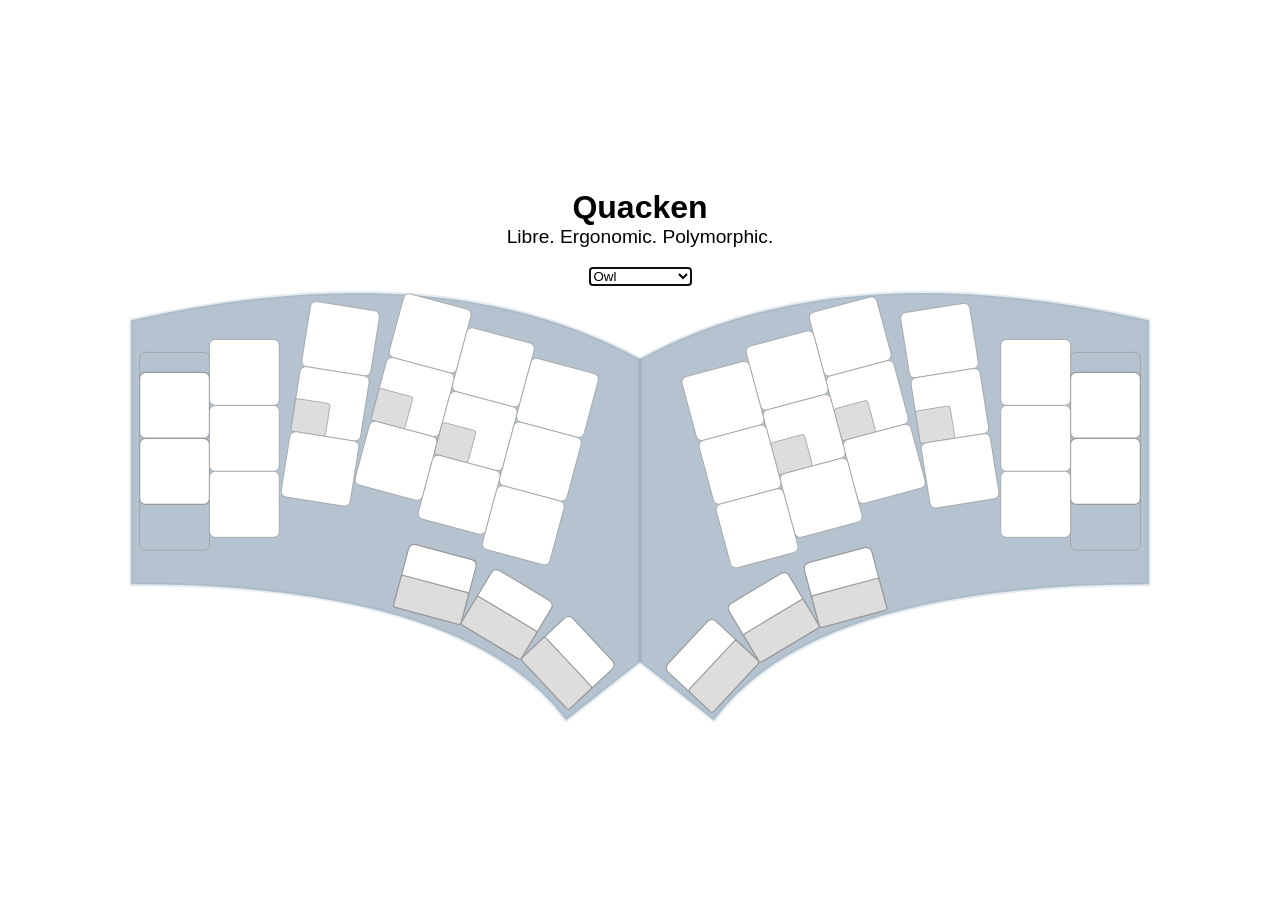
==== index.html @ 80bc5e22 "chore: first commit" ====
<!DOCTYPE html>
<html>
<head>
  <meta charset="utf-8"/>
  <meta name="viewport" content="width=device-width">
  <title>Quacken</title>

  <style>
    html {
      height: 100%;
      display: flex;
      align-items: center;
      justify-content: center;
    }
    body {
      margin: 1em auto;
      max-width: 64em;
      width: 100%;
      text-align: center;
      font-family: sans-serif;
    }
    h1 {
      margin-bottom: 0;
    }
    h1 + p {
      margin-top: 0;
      font-size: 1.2em;
    }
    svg {
      width: 100%;
    }

    /* keyboard geometry (XXX magic numbers) */
    #left    { transform: translate(-12px, 45px); }
    #right   { transform: translate(908px, 45px); }
    #outline { transform: translate(478px, 191px) scale(3.338, -3.338); }

    #left  .matrix { transform-origin:  0px   56px; }
    #left  .thumb  { transform-origin: -14px -62px; }
    #right .matrix { transform-origin:  70px  56px; }
    #right .thumb  { transform-origin:  74px -62px; }

    /* color theme */
    :root {
      color-scheme: light dark;
    }
    rect {
      fill: #fff;
      stroke: #999;
    }
    text {
      fill: #444;
      font: normal 11px sans-serif;
      text-align: center;
      text-anchor: middle;
    }
    .dualKey {
      fill: #ddd;
    }
    #board use,
    #board path {
      fill:   #7889a2;
      stroke: #7889a280;
      fill:   #78a289;
      stroke: #78a28980;
      fill:   rgba(130, 156, 175, 0.60);
      stroke: rgba(130, 156, 175, 0.20);
      stroke-width: 1.0px;
      stroke-linecap: round;
      stroke-linejoin: round;
    }
    @media (prefers-color-scheme: dark) {
      /* TODO */
    }

    .col1 rect,
    .col2 rect,
    .col3 rect,
    .col4 rect,
    .col5 rect,
    .col6 rect {
      stroke-width: 0.6px !important;
    }
  </style>

</head>
<body>
  <h1>Quacken</h1>
  <p>Libre. Ergonomic. Polymorphic.</p>
  <select onchange="setConfig(this.value.toLowerCase())">
    <option>Raven</option>        <!-- Corbeau  -->
    <option>Owl</option>          <!-- Chouette -->
    <option>Sparrowhawk</option>  <!-- Épervier -->
    <option>Hoopoe</option>       <!-- Huppe    -->
    <!-- 34 keys -->
    <option>Bluethroat</option>   <!-- Gorgebleue -->
    <option>Swift</option>        <!-- Martinet   -->
    <option>Swallow</option>      <!-- Hirondelle -->
    <!-- 32 keys -->
    <option>Kingfisher</option>   <!-- Martin-pêcheur -->
    <option>Finch</option>        <!-- Pinson         -->
  </select>

  <svg xmlns="http://www.w3.org/2000/svg" viewBox="38 -12 880 380">
    <g id="outline">
      <g id="board">
        <path id="flex-half" d="m0 42 q-51 28-131 10 v-68 q86 0 112 -35 l19 15z"/>
        <use href="#flex-half" transform="scale(-1 1)"/>
      </g>
    </g>
    <g id="left">
      <g class="outer matrix">
        <g class="col6">
          <g class="key top"/>
          <g class="key home"/>
          <g class="key bottom"/>
        </g>
        <g class="col6m">
          <g class="key top"/>
          <g class="key home"/>
        </g>

        <g class="pinky matrix">
          <g class="col5">
            <g class="key top"/>
            <g class="key home"/>
            <g class="key bottom"/>
          </g>
          <g class="col5m">
            <g class="key top"/>
            <g class="key home"/>
          </g>

          <g class="ring matrix">
            <g class="col4">
              <g class="key top"/>
              <g class="key home dual"/>
              <g class="key bottom"/>
            </g>

            <g class="middle matrix">
              <g class="col3">
                <g class="key top"/>
                <g class="key home dual"/>
                <g class="key bottom"/>
              </g>

              <g class="index matrix">
                <g class="col2">
                  <g class="key top"/>
                  <g class="key home dual"/>
                  <g class="key bottom"/>
                </g>

                <g class="thumbCluster">
                  <g class="tucked thumb">
                    <g class="key"/>
                    <g class="comfy thumb">
                      <g class="key"/>
                      <g class="reachy thumb">
                        <g class="key"/>
                      </g>
                    </g>
                  </g>
                </g>

                <g class="inner matrix">
                  <g class="col1">
                    <g class="key top"/>
                    <g class="key home"/>
                    <g class="key bottom"/>
                  </g>
                  <g class="col1m">
                    <g class="key top"/>
                    <g class="key home"/>
                  </g>
                </g>
              </g>
            </g>
          </g>
        </g>
      </g>
    </g>

    <g id="right">
      <g class="outer matrix">
        <g class="col6">
          <g class="key top"/>
          <g class="key home"/>
          <g class="key bottom"/>
        </g>
        <g class="col6m">
          <g class="key top"/>
          <g class="key home"/>
        </g>

        <g class="pinky matrix">
          <g class="col5">
            <g class="key top"/>
            <g class="key home"/>
            <g class="key bottom"/>
          </g>
          <g class="col5m">
            <g class="key top"/>
            <g class="key home"/>
          </g>

          <g class="ring matrix">
            <g class="col4">
              <g class="key top"/>
              <g class="key home dual"/>
              <g class="key bottom"/>
            </g>

            <g class="middle matrix">
              <g class="col3">
                <g class="key top"/>
                <g class="key home dual"/>
                <g class="key bottom"/>
              </g>

              <g class="index matrix">
                <g class="col2">
                  <g class="key top"/>
                  <g class="key home dual"/>
                  <g class="key bottom"/>
                </g>

                <g class="thumbCluster">
                  <g class="tucked thumb">
                    <g class="key"/>
                    <g class="comfy thumb">
                      <g class="key"/>
                      <g class="reachy thumb">
                        <g class="key"/>
                      </g>
                    </g>
                  </g>
                </g>

                <g class="inner matrix">
                  <g class="col1">
                    <g class="key top"/>
                    <g class="key home"/>
                    <g class="key bottom"/>
                  </g>
                  <g class="col1m">
                    <g class="key top"/>
                    <g class="key home"/>
                  </g>
                </g>
              </g>
            </g>
          </g>
        </g>
      </g>
    </g>
  </svg>

  <script>// keyboard geometry -- could be hard-coded in the stylesheet
    const columns = [ "outer", "pinky", "ring", "middle", "index", "inner" ];
    const thumbs = [ "tucked", "comfy", "reachy" ];
    const rows = [ "top", "home", "bottom" ];

    // Ergogen values, relative to one another, from outer/pinky to inner/index
    const col_stagger = [ 0, 0.195, 0.600, 0.350, -0.250, -0.195 ];
    const alt_stagger = [ 0.305, 0.695, 0.0, 0.0, 0.0, 0.305 ]; // median keys
    const col_splay = [ 0, 0, 9, 6, 0, 0 ];
    const thumb_stagger = [ -3.4, 0, 0 ];
    const thumb_spread = [ -1, 0, 0 ];
    const thumb_splay = [ 0, 16, 16 ];

    // choc spacing = 18*17mm, scaled to stay close to x-keyboard's 60*60px
    const kw = 60.0;
    const kh = 56.67;

    // apply geometry
    let sheet = window.document.styleSheets[0];
    const cssTransform = (selector, transform) => {
      sheet.insertRule(`${selector} { transform: ${transform} }`);
    }
    const svgTransform = (selector, transform) => {
      document.querySelectorAll(selector).forEach(element => {
        element.setAttribute("transform", transform);
      });
    }

    const matrix = (dx, dy, angle) => {
      const rad = angle * Math.PI / 180.0;
      const cos = Math.cos(rad);
      const sin = Math.sin(rad);
      const tx = kw * (dx + sin * 2);
      const ty = kh * dy;
      return [
        `matrix(${cos}, ${sin}, ${-sin}, ${cos}, ${tx}, ${-ty})`,
        `matrix(${cos}, ${-sin}, ${sin}, ${cos}, ${-tx}, ${-ty})`
      ];
    }

    columns.forEach((name, i) => {
      const [left, right] = matrix(1, col_stagger[i], col_splay[i]);
      svgTransform(`#left  .${name}`, left);
      svgTransform(`#right .${name}`, right);
      svgTransform(`.col${6 - i}m`, `translate(0 ${alt_stagger[i] * kh})`);
    });
    rows.forEach((name, i) => { // XXX ends up with a lot of unused rules
      cssTransform(`.${name}`, `translateY(${i * kh}px)`);
    });

    const leftThumb  = document.querySelector("#left  .thumbCluster");
    const rightThumb = document.querySelector("#right .thumbCluster");
    leftThumb.setAttribute("x", -kw);
    leftThumb.setAttribute("y", 3 * kh);
    rightThumb.setAttribute("x", kw);
    rightThumb.setAttribute("y", 3 * kh);
    thumbs.forEach((name, i) => {
      const [left, right] = matrix(1 + thumb_spread[i], thumb_stagger[i], thumb_splay[i]);
      svgTransform(`#left  .thumbCluster .${name}`, left);
      svgTransform(`#right .thumbCluster .${name}`, right);
    });
  </script>

  <script>// keyboard configuration
    const birds = {
      // hummingbird-like, 32-34 keyx
      bluethroat:  [ ".col1", ".col5m", ".col6m", ".col6",                        ], // gorgebleue
      swift:       [ ".col1", ".col5m", ".col5 .bottom", ".col6", ".col6m .home", ], // martinet
      finch:       [ ".col1", ".col5m", ".col5 .bottom", ".col6", ".col6m",       ], // pinson
      swallow:     [ ".col1", ".col5", ".col6m", ".col6 .top", ".col6 .bottom",   ], // hirondelle
      kingfisher:  [ ".col1", ".col5", ".col6m", ".col6",                         ], // martin-pecheur
      // classic", [ "36-42 keyx
      hoopoe:      [ ".col1m", ".col5m", ".col6", ".col6m",      ], // huppe
      sparrowhawk: [ ".col1m", ".col5m", ".col6", ".col6m .top", ], // epervier
      owl:         [ ".col1m", ".col5m", ".col6",                ], // chouette
      raven:       [ ".col1m", ".col5m", ".col6m",               ], // corbeau
    };
    const showBird = (name) => {
      const selector = birds[name].map(sel => `${sel} rect`).join(", ");
      sheet.insertRule(`${selector} { fill: none; stroke-width: 0; }`, 0);
    };
    showBird("owl");
    const setConfig = (name) => {
      sheet.deleteRule(0);
      showBird(name);
    };
  </script>

  <script>// keyboard layout
    document.querySelectorAll(".matrix .key").forEach(key => {
      const dual = key.classList.contains("dual") ? `
        <rect width="${kw/2}" height="${kh/2}" rx="2" ry="2" y="${kh/2}" class="dualKey"/>
      ` : "";
      key.innerHTML = `
        <rect width="${kw}" height="${kh}" rx="5" ry="5"/>${dual}
        <text x="12.8" y="20.6" class="level2"></text>
        <text x="38.0" y="43.4" class="num"></text>
        <text x="38.0" y="43.4" class="nav"></text>
      `;
    });
    document.querySelectorAll(".thumb .key").forEach(key => {
      key.innerHTML = `
        <rect width="${kw}" height="${kh}" rx="5" ry="5"/>
        <rect width="${kw}" height="${kh/2}" rx="2" ry="2" y="${kh/2}" class="dualKey"/>
      `;
    });
    document.querySelector("select").selectedIndex = 1;
    document.querySelector("select").focus();
  </script>
</body>
</html>
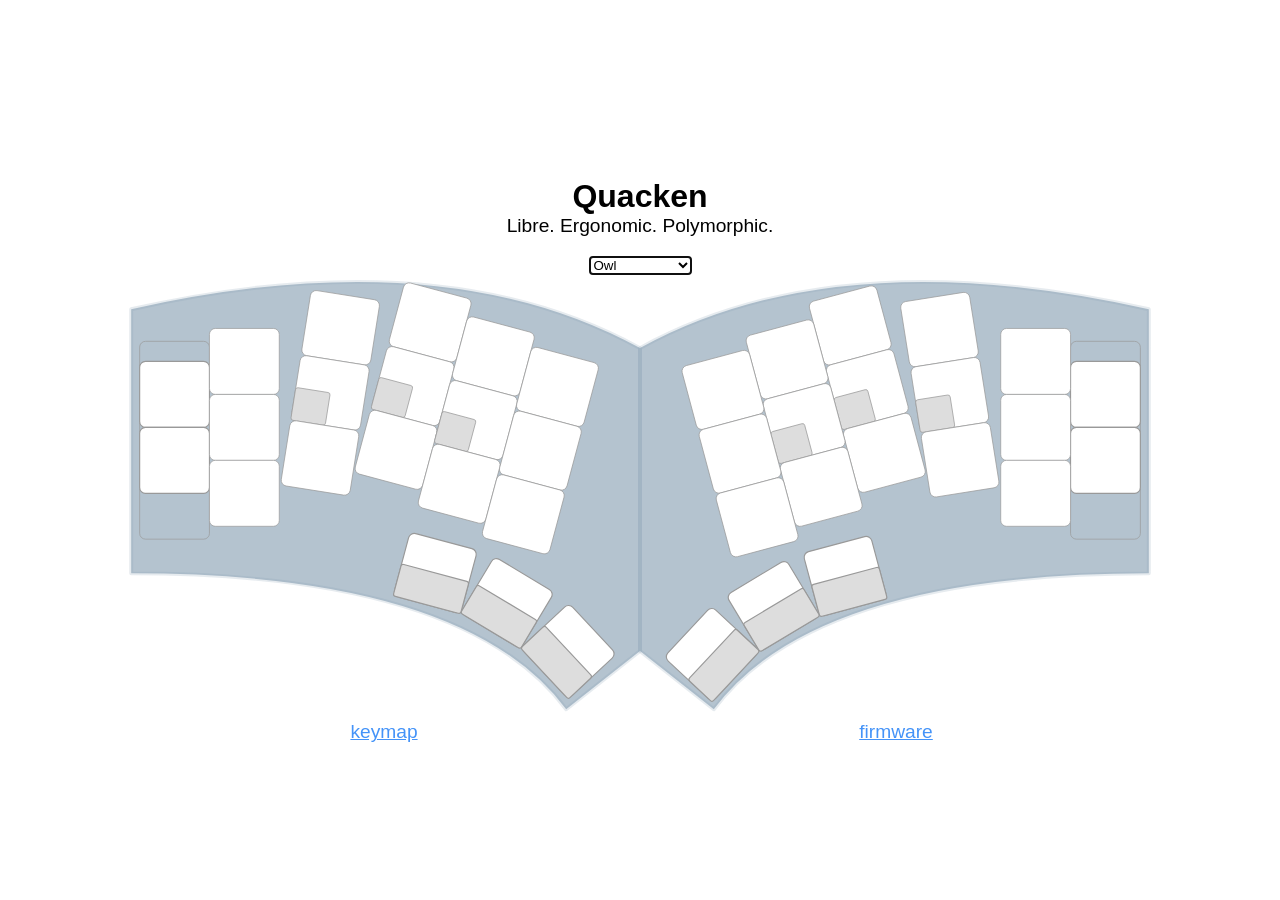
==== commit 3ad8d487: "docs: links" ====
--- a/index.html
+++ b/index.html
@@ -28,6 +28,14 @@
     }
     svg {
       width: 100%;
+    }
+    nav {
+      display: flex;
+    }
+    nav a {
+      flex: 1;
+      font-size: larger;
+      color: #4493f8;
     }
 
     /* keyboard geometry (XXX magic numbers) */
@@ -256,6 +264,11 @@
       </g>
     </g>
   </svg>
+
+  <nav>
+    <a href="../selenium">keymap</a>
+    <a href="https://github.com/Nuclear-Squid/zmk-keyboard-quacken/">firmware</a>
+  </nav>
 
   <script>// keyboard geometry -- could be hard-coded in the stylesheet
     const columns = [ "outer", "pinky", "ring", "middle", "index", "inner" ];
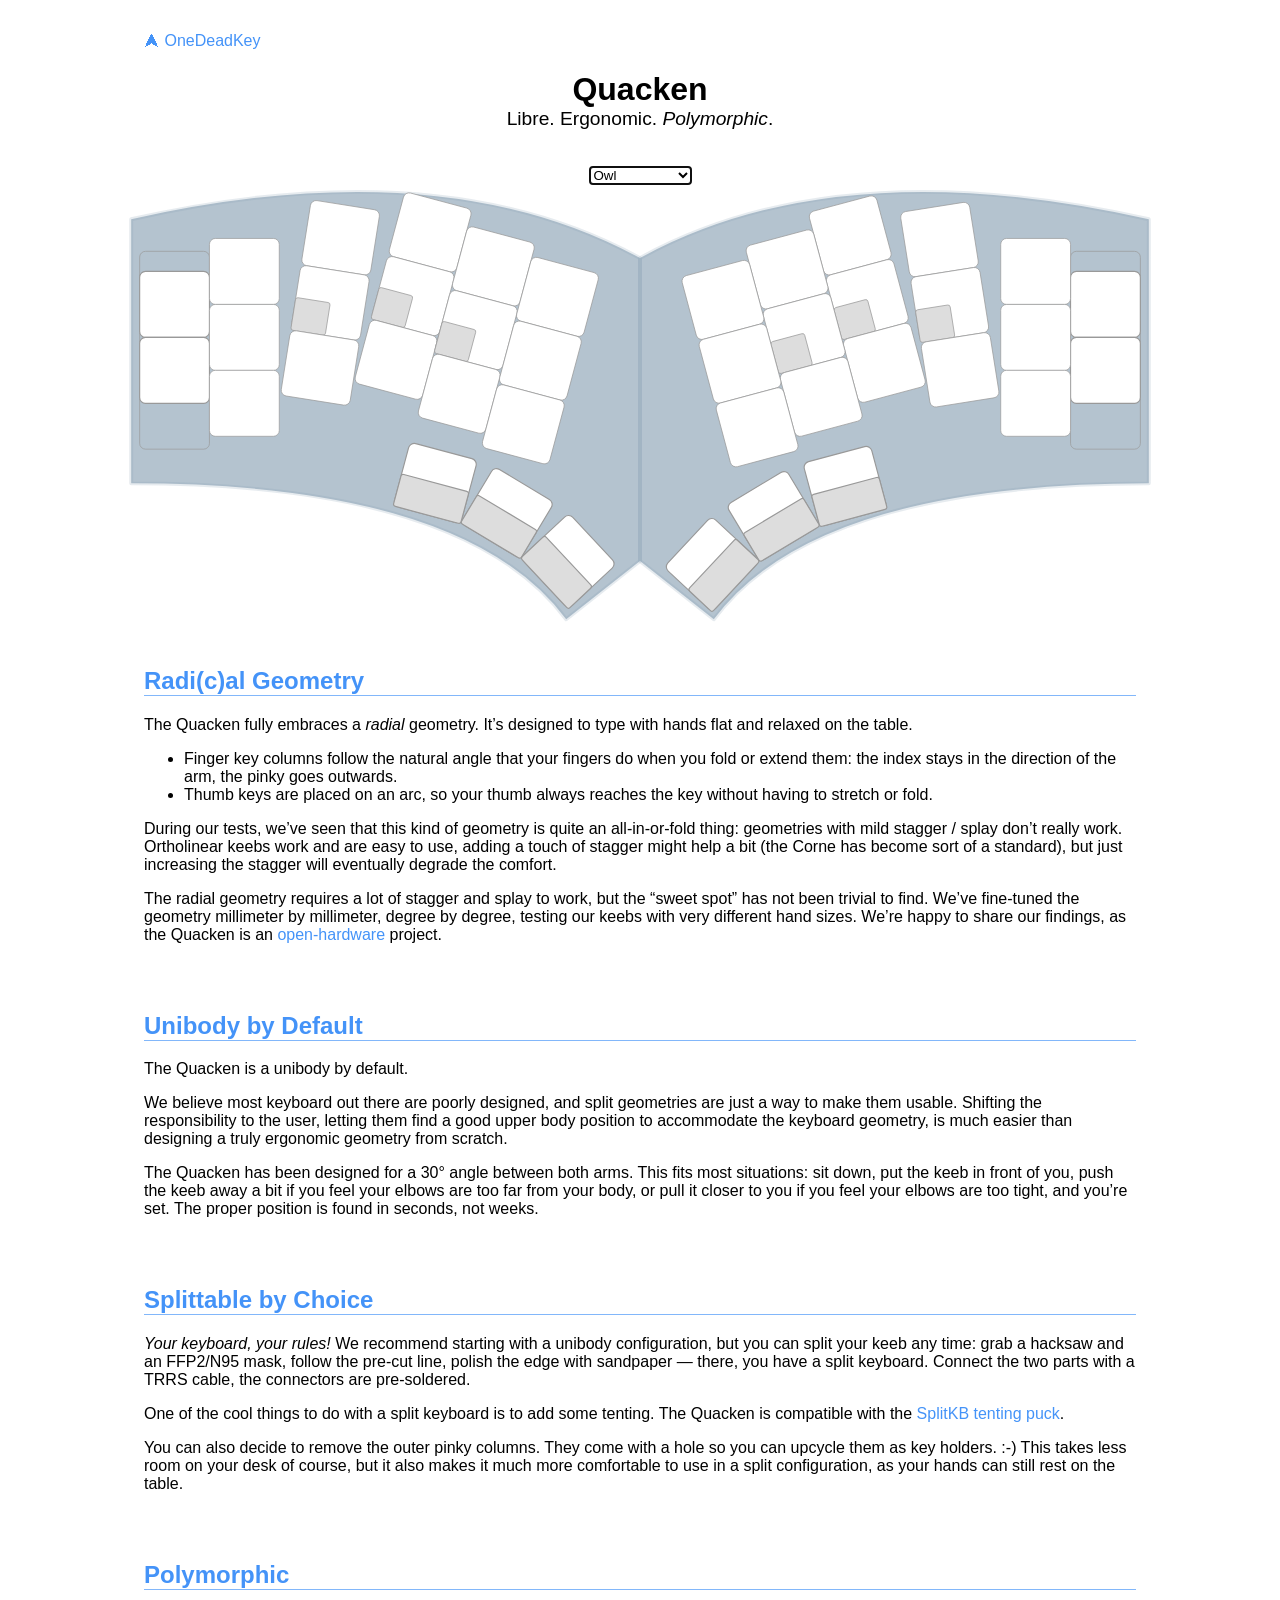
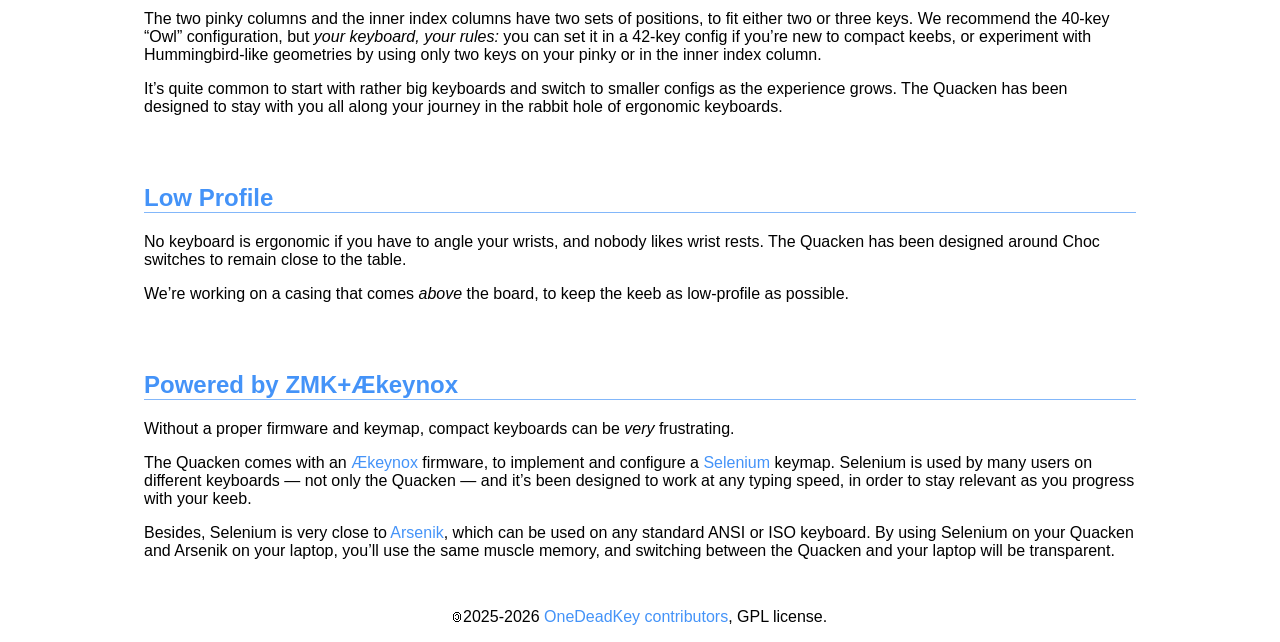
==== commit 6c48c738: "feat: web content" ====
--- a/index.html
+++ b/index.html
@@ -1,186 +1,119 @@
 <!DOCTYPE html>
 <html>
-<head>
-  <meta charset="utf-8"/>
-  <meta name="viewport" content="width=device-width">
-  <title>Quacken</title>
-
-  <style>
-    html {
-      height: 100%;
-      display: flex;
-      align-items: center;
-      justify-content: center;
-    }
-    body {
-      margin: 1em auto;
-      max-width: 64em;
-      width: 100%;
-      text-align: center;
-      font-family: sans-serif;
-    }
-    h1 {
-      margin-bottom: 0;
-    }
-    h1 + p {
-      margin-top: 0;
-      font-size: 1.2em;
-    }
-    svg {
-      width: 100%;
-    }
-    nav {
-      display: flex;
-    }
-    nav a {
-      flex: 1;
-      font-size: larger;
-      color: #4493f8;
-    }
-
-    /* keyboard geometry (XXX magic numbers) */
-    #left    { transform: translate(-12px, 45px); }
-    #right   { transform: translate(908px, 45px); }
-    #outline { transform: translate(478px, 191px) scale(3.338, -3.338); }
-
-    #left  .matrix { transform-origin:  0px   56px; }
-    #left  .thumb  { transform-origin: -14px -62px; }
-    #right .matrix { transform-origin:  70px  56px; }
-    #right .thumb  { transform-origin:  74px -62px; }
-
-    /* color theme */
-    :root {
-      color-scheme: light dark;
-    }
-    rect {
-      fill: #fff;
-      stroke: #999;
-    }
-    text {
-      fill: #444;
-      font: normal 11px sans-serif;
-      text-align: center;
-      text-anchor: middle;
-    }
-    .dualKey {
-      fill: #ddd;
-    }
-    #board use,
-    #board path {
-      fill:   #7889a2;
-      stroke: #7889a280;
-      fill:   #78a289;
-      stroke: #78a28980;
-      fill:   rgba(130, 156, 175, 0.60);
-      stroke: rgba(130, 156, 175, 0.20);
-      stroke-width: 1.0px;
-      stroke-linecap: round;
-      stroke-linejoin: round;
-    }
-    @media (prefers-color-scheme: dark) {
-      /* TODO */
-    }
-
-    .col1 rect,
-    .col2 rect,
-    .col3 rect,
-    .col4 rect,
-    .col5 rect,
-    .col6 rect {
-      stroke-width: 0.6px !important;
-    }
-  </style>
-
-</head>
-<body>
-  <h1>Quacken</h1>
-  <p>Libre. Ergonomic. Polymorphic.</p>
-  <select onchange="setConfig(this.value.toLowerCase())">
-    <option>Raven</option>        <!-- Corbeau  -->
-    <option>Owl</option>          <!-- Chouette -->
-    <option>Sparrowhawk</option>  <!-- Épervier -->
-    <option>Hoopoe</option>       <!-- Huppe    -->
-    <!-- 34 keys -->
-    <option>Bluethroat</option>   <!-- Gorgebleue -->
-    <option>Swift</option>        <!-- Martinet   -->
-    <option>Swallow</option>      <!-- Hirondelle -->
-    <!-- 32 keys -->
-    <option>Kingfisher</option>   <!-- Martin-pêcheur -->
-    <option>Finch</option>        <!-- Pinson         -->
-  </select>
-
-  <svg xmlns="http://www.w3.org/2000/svg" viewBox="38 -12 880 380">
-    <g id="outline">
-      <g id="board">
-        <path id="flex-half" d="m0 42 q-51 28-131 10 v-68 q86 0 112 -35 l19 15z"/>
-        <use href="#flex-half" transform="scale(-1 1)"/>
+  <head>
+    <meta charset="utf-8"/>
+    <title>Quacken</title>
+    <meta name="viewport" content="width=device-width">
+    <meta name="description" content="A libre, ergonomic, polymorphic keyboard.">
+    <meta property="og:title"        content="Quacken">
+    <meta property="og:type"         content="website">
+    <meta property="og:url"          content="https://onedeadkey.github.io/quacken">
+    <meta property="og:image"        content="https://onedeadkey.github.io/quacken/quacken_owl.png">
+    <meta property="og:image:type"   content="image/png">
+    <meta property="og:image:width"  content="1200">
+    <meta property="og:image:height" content="630">
+    <meta property="og:description"  content="A libre, ergonomic, polymorphic keyboard.">
+    <link type="image/svg+xml" rel="icon" href="favicon.svg" sizes="any">
+    <link type="text/css" rel="stylesheet" href="style.css">
+    <script type="text/javascript" src="keeb.js" defer></script>
+  </head>
+  <body>
+    <header>
+      <nav><a href="https://onedeadkey.github.io">⮝ OneDeadKey</a></nav>
+      <h1>Quacken</h1>
+      <p>Libre. Ergonomic. <em>Polymorphic</em>.</p>
+    </header>
+
+    <form>
+      <select onchange="setConfig(this.value.toLowerCase())">
+        <option>Raven</option>        <!-- Corbeau  -->
+        <option>Owl</option>          <!-- Chouette -->
+        <option>Sparrowhawk</option>  <!-- Épervier -->
+        <option>Hoopoe</option>       <!-- Huppe    -->
+        <!-- 34 keys -->
+        <option>Bluethroat</option>   <!-- Gorgebleue -->
+        <option>Swift</option>        <!-- Martinet   -->
+        <option>Swallow</option>      <!-- Hirondelle -->
+        <!-- 32 keys -->
+        <option>Kingfisher</option>   <!-- Martin-pêcheur -->
+        <option>Finch</option>        <!-- Pinson         -->
+      </select>
+    </form>
+
+    <svg xmlns="http://www.w3.org/2000/svg" viewBox="38 -12 880 380">
+      <g id="outline">
+        <g id="board">
+          <path id="flex-half" d="m0 42 q-51 28-131 10 v-68 q86 0 112 -35 l19 15z"/>
+          <use href="#flex-half" transform="scale(-1 1)"/>
+        </g>
       </g>
-    </g>
-    <g id="left">
-      <g class="outer matrix">
-        <g class="col6">
-          <g class="key top"/>
-          <g class="key home"/>
-          <g class="key bottom"/>
-        </g>
-        <g class="col6m">
-          <g class="key top"/>
-          <g class="key home"/>
-        </g>
-
-        <g class="pinky matrix">
-          <g class="col5">
+
+      <g id="left">
+        <g class="outer matrix">
+          <g class="col6">
             <g class="key top"/>
             <g class="key home"/>
             <g class="key bottom"/>
           </g>
-          <g class="col5m">
-            <g class="key top"/>
-            <g class="key home"/>
-          </g>
-
-          <g class="ring matrix">
-            <g class="col4">
-              <g class="key top"/>
-              <g class="key home dual"/>
+          <g class="col6m">
+            <g class="key top"/>
+            <g class="key home"/>
+          </g>
+
+          <g class="pinky matrix">
+            <g class="col5">
+              <g class="key top"/>
+              <g class="key home"/>
               <g class="key bottom"/>
             </g>
-
-            <g class="middle matrix">
-              <g class="col3">
+            <g class="col5m">
+              <g class="key top"/>
+              <g class="key home"/>
+            </g>
+
+            <g class="ring matrix">
+              <g class="col4">
                 <g class="key top"/>
                 <g class="key home dual"/>
                 <g class="key bottom"/>
               </g>
 
-              <g class="index matrix">
-                <g class="col2">
+              <g class="middle matrix">
+                <g class="col3">
                   <g class="key top"/>
                   <g class="key home dual"/>
                   <g class="key bottom"/>
                 </g>
 
-                <g class="thumbCluster">
-                  <g class="tucked thumb">
-                    <g class="key"/>
-                    <g class="comfy thumb">
+                <g class="index matrix">
+                  <g class="col2">
+                    <g class="key top"/>
+                    <g class="key home dual"/>
+                    <g class="key bottom"/>
+                  </g>
+
+                  <g class="thumbCluster">
+                    <g class="tucked thumb">
                       <g class="key"/>
-                      <g class="reachy thumb">
+                      <g class="comfy thumb">
                         <g class="key"/>
+                        <g class="reachy thumb">
+                          <g class="key"/>
+                        </g>
                       </g>
                     </g>
                   </g>
-                </g>
-
-                <g class="inner matrix">
-                  <g class="col1">
-                    <g class="key top"/>
-                    <g class="key home"/>
-                    <g class="key bottom"/>
-                  </g>
-                  <g class="col1m">
-                    <g class="key top"/>
-                    <g class="key home"/>
+
+                  <g class="inner matrix">
+                    <g class="col1">
+                      <g class="key top"/>
+                      <g class="key home"/>
+                      <g class="key bottom"/>
+                    </g>
+                    <g class="col1m">
+                      <g class="key top"/>
+                      <g class="key home"/>
+                    </g>
                   </g>
                 </g>
               </g>
@@ -188,73 +121,73 @@
           </g>
         </g>
       </g>
-    </g>
-
-    <g id="right">
-      <g class="outer matrix">
-        <g class="col6">
-          <g class="key top"/>
-          <g class="key home"/>
-          <g class="key bottom"/>
-        </g>
-        <g class="col6m">
-          <g class="key top"/>
-          <g class="key home"/>
-        </g>
-
-        <g class="pinky matrix">
-          <g class="col5">
+
+      <g id="right">
+        <g class="outer matrix">
+          <g class="col6">
             <g class="key top"/>
             <g class="key home"/>
             <g class="key bottom"/>
           </g>
-          <g class="col5m">
-            <g class="key top"/>
-            <g class="key home"/>
-          </g>
-
-          <g class="ring matrix">
-            <g class="col4">
-              <g class="key top"/>
-              <g class="key home dual"/>
+          <g class="col6m">
+            <g class="key top"/>
+            <g class="key home"/>
+          </g>
+
+          <g class="pinky matrix">
+            <g class="col5">
+              <g class="key top"/>
+              <g class="key home"/>
               <g class="key bottom"/>
             </g>
-
-            <g class="middle matrix">
-              <g class="col3">
+            <g class="col5m">
+              <g class="key top"/>
+              <g class="key home"/>
+            </g>
+
+            <g class="ring matrix">
+              <g class="col4">
                 <g class="key top"/>
                 <g class="key home dual"/>
                 <g class="key bottom"/>
               </g>
 
-              <g class="index matrix">
-                <g class="col2">
+              <g class="middle matrix">
+                <g class="col3">
                   <g class="key top"/>
                   <g class="key home dual"/>
                   <g class="key bottom"/>
                 </g>
 
-                <g class="thumbCluster">
-                  <g class="tucked thumb">
-                    <g class="key"/>
-                    <g class="comfy thumb">
+                <g class="index matrix">
+                  <g class="col2">
+                    <g class="key top"/>
+                    <g class="key home dual"/>
+                    <g class="key bottom"/>
+                  </g>
+
+                  <g class="thumbCluster">
+                    <g class="tucked thumb">
                       <g class="key"/>
-                      <g class="reachy thumb">
+                      <g class="comfy thumb">
                         <g class="key"/>
+                        <g class="reachy thumb">
+                          <g class="key"/>
+                        </g>
                       </g>
                     </g>
                   </g>
-                </g>
-
-                <g class="inner matrix">
-                  <g class="col1">
-                    <g class="key top"/>
-                    <g class="key home"/>
-                    <g class="key bottom"/>
-                  </g>
-                  <g class="col1m">
-                    <g class="key top"/>
-                    <g class="key home"/>
+
+                  <g class="inner matrix">
+                    <g class="col1">
+                      <g class="key top"/>
+                      <g class="key home"/>
+                      <g class="key bottom"/>
+                    </g>
+                    <g class="col1m">
+                      <g class="key top"/>
+                      <g class="key home"/>
+                    </g>
                   </g>
                 </g>
               </g>
@@ -262,122 +195,94 @@
           </g>
         </g>
       </g>
-    </g>
-  </svg>
-
-  <nav>
-    <a href="../selenium">keymap</a>
-    <a href="https://github.com/Nuclear-Squid/zmk-keyboard-quacken/">firmware</a>
-  </nav>
-
-  <script>// keyboard geometry -- could be hard-coded in the stylesheet
-    const columns = [ "outer", "pinky", "ring", "middle", "index", "inner" ];
-    const thumbs = [ "tucked", "comfy", "reachy" ];
-    const rows = [ "top", "home", "bottom" ];
-
-    // Ergogen values, relative to one another, from outer/pinky to inner/index
-    const col_stagger = [ 0, 0.195, 0.600, 0.350, -0.250, -0.195 ];
-    const alt_stagger = [ 0.305, 0.695, 0.0, 0.0, 0.0, 0.305 ]; // median keys
-    const col_splay = [ 0, 0, 9, 6, 0, 0 ];
-    const thumb_stagger = [ -3.4, 0, 0 ];
-    const thumb_spread = [ -1, 0, 0 ];
-    const thumb_splay = [ 0, 16, 16 ];
-
-    // choc spacing = 18*17mm, scaled to stay close to x-keyboard's 60*60px
-    const kw = 60.0;
-    const kh = 56.67;
-
-    // apply geometry
-    let sheet = window.document.styleSheets[0];
-    const cssTransform = (selector, transform) => {
-      sheet.insertRule(`${selector} { transform: ${transform} }`);
-    }
-    const svgTransform = (selector, transform) => {
-      document.querySelectorAll(selector).forEach(element => {
-        element.setAttribute("transform", transform);
-      });
-    }
-
-    const matrix = (dx, dy, angle) => {
-      const rad = angle * Math.PI / 180.0;
-      const cos = Math.cos(rad);
-      const sin = Math.sin(rad);
-      const tx = kw * (dx + sin * 2);
-      const ty = kh * dy;
-      return [
-        `matrix(${cos}, ${sin}, ${-sin}, ${cos}, ${tx}, ${-ty})`,
-        `matrix(${cos}, ${-sin}, ${sin}, ${cos}, ${-tx}, ${-ty})`
-      ];
-    }
-
-    columns.forEach((name, i) => {
-      const [left, right] = matrix(1, col_stagger[i], col_splay[i]);
-      svgTransform(`#left  .${name}`, left);
-      svgTransform(`#right .${name}`, right);
-      svgTransform(`.col${6 - i}m`, `translate(0 ${alt_stagger[i] * kh})`);
-    });
-    rows.forEach((name, i) => { // XXX ends up with a lot of unused rules
-      cssTransform(`.${name}`, `translateY(${i * kh}px)`);
-    });
-
-    const leftThumb  = document.querySelector("#left  .thumbCluster");
-    const rightThumb = document.querySelector("#right .thumbCluster");
-    leftThumb.setAttribute("x", -kw);
-    leftThumb.setAttribute("y", 3 * kh);
-    rightThumb.setAttribute("x", kw);
-    rightThumb.setAttribute("y", 3 * kh);
-    thumbs.forEach((name, i) => {
-      const [left, right] = matrix(1 + thumb_spread[i], thumb_stagger[i], thumb_splay[i]);
-      svgTransform(`#left  .thumbCluster .${name}`, left);
-      svgTransform(`#right .thumbCluster .${name}`, right);
-    });
-  </script>
-
-  <script>// keyboard configuration
-    const birds = {
-      // hummingbird-like, 32-34 keyx
-      bluethroat:  [ ".col1", ".col5m", ".col6m", ".col6",                        ], // gorgebleue
-      swift:       [ ".col1", ".col5m", ".col5 .bottom", ".col6", ".col6m .home", ], // martinet
-      finch:       [ ".col1", ".col5m", ".col5 .bottom", ".col6", ".col6m",       ], // pinson
-      swallow:     [ ".col1", ".col5", ".col6m", ".col6 .top", ".col6 .bottom",   ], // hirondelle
-      kingfisher:  [ ".col1", ".col5", ".col6m", ".col6",                         ], // martin-pecheur
-      // classic", [ "36-42 keyx
-      hoopoe:      [ ".col1m", ".col5m", ".col6", ".col6m",      ], // huppe
-      sparrowhawk: [ ".col1m", ".col5m", ".col6", ".col6m .top", ], // epervier
-      owl:         [ ".col1m", ".col5m", ".col6",                ], // chouette
-      raven:       [ ".col1m", ".col5m", ".col6m",               ], // corbeau
-    };
-    const showBird = (name) => {
-      const selector = birds[name].map(sel => `${sel} rect`).join(", ");
-      sheet.insertRule(`${selector} { fill: none; stroke-width: 0; }`, 0);
-    };
-    showBird("owl");
-    const setConfig = (name) => {
-      sheet.deleteRule(0);
-      showBird(name);
-    };
-  </script>
-
-  <script>// keyboard layout
-    document.querySelectorAll(".matrix .key").forEach(key => {
-      const dual = key.classList.contains("dual") ? `
-        <rect width="${kw/2}" height="${kh/2}" rx="2" ry="2" y="${kh/2}" class="dualKey"/>
-      ` : "";
-      key.innerHTML = `
-        <rect width="${kw}" height="${kh}" rx="5" ry="5"/>${dual}
-        <text x="12.8" y="20.6" class="level2"></text>
-        <text x="38.0" y="43.4" class="num"></text>
-        <text x="38.0" y="43.4" class="nav"></text>
-      `;
-    });
-    document.querySelectorAll(".thumb .key").forEach(key => {
-      key.innerHTML = `
-        <rect width="${kw}" height="${kh}" rx="5" ry="5"/>
-        <rect width="${kw}" height="${kh/2}" rx="2" ry="2" y="${kh/2}" class="dualKey"/>
-      `;
-    });
-    document.querySelector("select").selectedIndex = 1;
-    document.querySelector("select").focus();
-  </script>
-</body>
+    </svg>
+
+    <section>
+      <h2 id="radial-geometry">Radi(c)al Geometry</h2>
+      <p> The Quacken fully embraces a <em>radial</em> geometry. It’s designed to type with hands
+        flat and relaxed on the table. </p>
+      <ul>
+        <li> Finger key columns follow the natural angle that your fingers do when you fold or
+          extend them: the index stays in the direction of the arm, the pinky goes outwards. </li>
+        <li> Thumb keys are placed on an arc, so your thumb always reaches the key without having to
+          stretch or fold. </li>
+      </ul>
+      <p> During our tests, we’ve seen that this kind of geometry is quite an all-in-or-fold thing:
+        geometries with mild stagger / splay don’t really work. Ortholinear keebs work and are easy
+        to use, adding a touch of stagger might help a bit (the Corne has become sort of a standard),
+        but just increasing the stagger will eventually degrade the comfort. </p>
+      <p> The radial geometry requires a lot of stagger and splay to work, but the “sweet spot” has
+        not been trivial to find. We’ve fine-tuned the geometry millimeter by millimeter, degree by
+        degree, testing our keebs with very different hand sizes. We’re happy to share our findings,
+        as the Quacken is an <a href="https://github.com/Nuclear-Squid/quacken">open-hardware</a>
+        project. </p>
+    </section>
+
+    <section>
+      <h2 id="unibody-by-default">Unibody by Default</h2>
+      <p> The Quacken is a unibody by default. </p>
+      <p> We believe most keyboard out there are poorly designed, and split geometries are just a
+        way to make them usable. Shifting the responsibility to the user, letting them find a good
+        upper body position to accommodate the keyboard geometry, is much easier than designing a
+        truly ergonomic geometry from scratch. </p>
+      <p> The Quacken has been designed for a 30° angle between both arms. This fits most
+        situations: sit down, put the keeb in front of you, push the keeb away a bit if you feel
+        your elbows are too far from your body, or pull it closer to you if you feel your elbows are
+        too tight, and you’re set. The proper position is found in seconds, not weeks. </p>
+    </section>
+
+    <section>
+      <h2 id="splittable-by-choice">Splittable by Choice</h2>
+      <p> <em>Your keyboard, your rules!</em> We recommend starting with a unibody configuration,
+        but you can split your keeb any time: grab a hacksaw and an FFP2/N95 mask, follow the
+        pre-cut line, polish the edge with sandpaper — there, you have a split keyboard. Connect the
+        two parts with a TRRS cable, the connectors are pre-soldered. </p>
+      <p> One of the cool things to do with a split keyboard is to add some tenting. The Quacken is
+        compatible with the <a href="https://splitkb.com/products/tenting-puck">SplitKB tenting
+        puck</a>. </p>
+      <p> You can also decide to remove the outer pinky columns. They come with a hole so you can
+        upcycle them as key holders. :-) This takes less room on your desk of course, but it also
+        makes it much more comfortable to use in a split configuration, as your hands can still rest
+        on the table. </p>
+    </section>
+
+    <section>
+      <h2 id="polymorphic">Polymorphic</h2>
+      <p> The two pinky columns and the inner index columns have two sets of positions, to fit
+        either two or three keys. We recommend the 40-key “Owl” configuration, but <em>your
+        keyboard, your rules:</em> you can set it in a 42-key config if you’re new to
+        compact keebs, or experiment with Hummingbird-like geometries by using only two keys on your
+        pinky or in the inner index column. </p>
+      <p> It’s quite common to start with rather big keyboards and switch to smaller configs as the
+        experience grows. The Quacken has been designed to stay with you all along your journey in the
+        rabbit hole of ergonomic keyboards. </p>
+    </section>
+
+    <section>
+      <h2 id="low-profile">Low Profile</h2>
+      <p> No keyboard is ergonomic if you have to angle your wrists, and nobody likes wrist rests.
+        The Quacken has been designed around Choc switches to remain close to the table. </p>
+      <p> We’re working on a casing that comes <em>above</em> the board, to keep the keeb as
+        low-profile as possible. </p>
+    </section>
+
+    <section>
+      <h2 id="powered-by-zmk-aekeynox">Powered by ZMK+Ækeynox</h2>
+      <p> Without a proper firmware and keymap, compact keyboards can be <em>very</em> frustrating. </p>
+      <p> The Quacken comes with an <a href="https://github.com/OneDeadKey/zmk-config-aekeynox">Ækeynox</a>
+        firmware, to implement and configure a <a href="https://onedeadkey.github.io/selenium">Selenium</a>
+        keymap. Selenium is used by many users on different keyboards — not only the Quacken — and
+        it’s been designed to work at any typing speed, in order to stay relevant as you progress
+        with your keeb. </p>
+      <p> Besides, Selenium is very close to <a href="https://github.com/onedeadkey/arsenik">Arsenik</a>,
+        which can be used on any standard ANSI or ISO keyboard. By using Selenium on your Quacken
+        and Arsenik on your laptop, you’ll use the same muscle memory, and switching between the
+        Quacken and your laptop will be transparent. </p>
+    </section>
+
+    <footer>
+      🄯 2025-2026 <a href="https://github.com/OneDeadKey/quacken">OneDeadKey contributors</a>, GPL license.
+    </footer>
+
+  </body>
 </html>
--- a/style.css
+++ b/style.css
@@ -0,0 +1,139 @@
+/**
+ * ╭───────────────────────────────────────────────────────────────╮
+ * │                         Color Palette                         │
+ * ╰───────────────────────────────────────────────────────────────╯
+**/
+
+:root {
+  color-scheme: light dark;
+
+  /* <h2|a|code> and specific emphasis */
+  --bg-accent:        #b884;
+  --fg-accent-border: #4493f8aa;
+  --fg-accent:        #4493f8;
+
+  /* <kbd> and special inline content */
+  --bg-key:           #8884;
+  --fg-key-border:    #888;
+
+  /* flavor menu */
+  --bg-menu-head: rgba(130, 156, 175, 0.4);
+  --bg-menu-cell: rgba(130, 156, 175, 0.2);
+}
+
+
+/**
+ * ╭───────────────────────────────────────────────────────────────╮
+ * │                          Main Layout                          │
+ * ╰───────────────────────────────────────────────────────────────╯
+**/
+
+:root {
+  --main-padding: 12px;
+  --list-indent: 1.5em;
+}
+
+html {
+  height: 100%;
+}
+body {
+  margin: 1em auto;
+  max-width: 64em;
+  width: 100%;
+  font-family: sans-serif;
+}
+header, footer {
+  text-align: center;
+}
+header, footer, section {
+  padding: 1em;
+}
+
+h1 {
+  margin-bottom: 0;
+}
+h1 + p {
+  margin-top: 0;
+  font-size: 1.2em;
+}
+
+h2 {
+  color: var(--fg-accent);
+  border-bottom: 1px inset var(--fg-accent-border);
+}
+
+form {
+  text-align: center;
+}
+svg {
+  width: 100%;
+}
+
+nav {
+  text-align: left;
+}
+
+a[href] {
+  color: var(--fg-accent);
+  text-decoration: none;
+}
+
+a[href]:hover {
+  text-decoration: underline;
+}
+
+
+/**
+ * ╭───────────────────────────────────────────────────────────────╮
+ * │                           Keyboard                            │
+ * ╰───────────────────────────────────────────────────────────────╯
+**/
+
+/* keyboard geometry (XXX magic numbers) */
+#left    { transform: translate(-12px, 45px); }
+#right   { transform: translate(908px, 45px); }
+#outline { transform: translate(478px, 191px) scale(3.338, -3.338); }
+
+#left  .matrix { transform-origin:  0px   56px; }
+#left  .thumb  { transform-origin: -14px -62px; }
+#right .matrix { transform-origin:  70px  56px; }
+#right .thumb  { transform-origin:  74px -62px; }
+
+/* color theme */
+rect {
+  fill: #fff;
+  stroke: #999;
+}
+text {
+  fill: #444;
+  font: normal 11px sans-serif;
+  text-align: center;
+  text-anchor: middle;
+}
+.dualKey {
+  fill: #ddd;
+}
+#board use,
+#board path {
+  fill:   #7889a2;
+  stroke: #7889a280;
+  fill:   #78a289;
+  stroke: #78a28980;
+  fill:   rgba(130, 156, 175, 0.60);
+  stroke: rgba(130, 156, 175, 0.20);
+  stroke-width: 1.0px;
+  stroke-linecap: round;
+  stroke-linejoin: round;
+}
+@media (prefers-color-scheme: dark) {
+  /* TODO */
+}
+
+.col1 rect,
+.col2 rect,
+.col3 rect,
+.col4 rect,
+.col5 rect,
+.col6 rect {
+  stroke-width: 0.6px !important;
+}
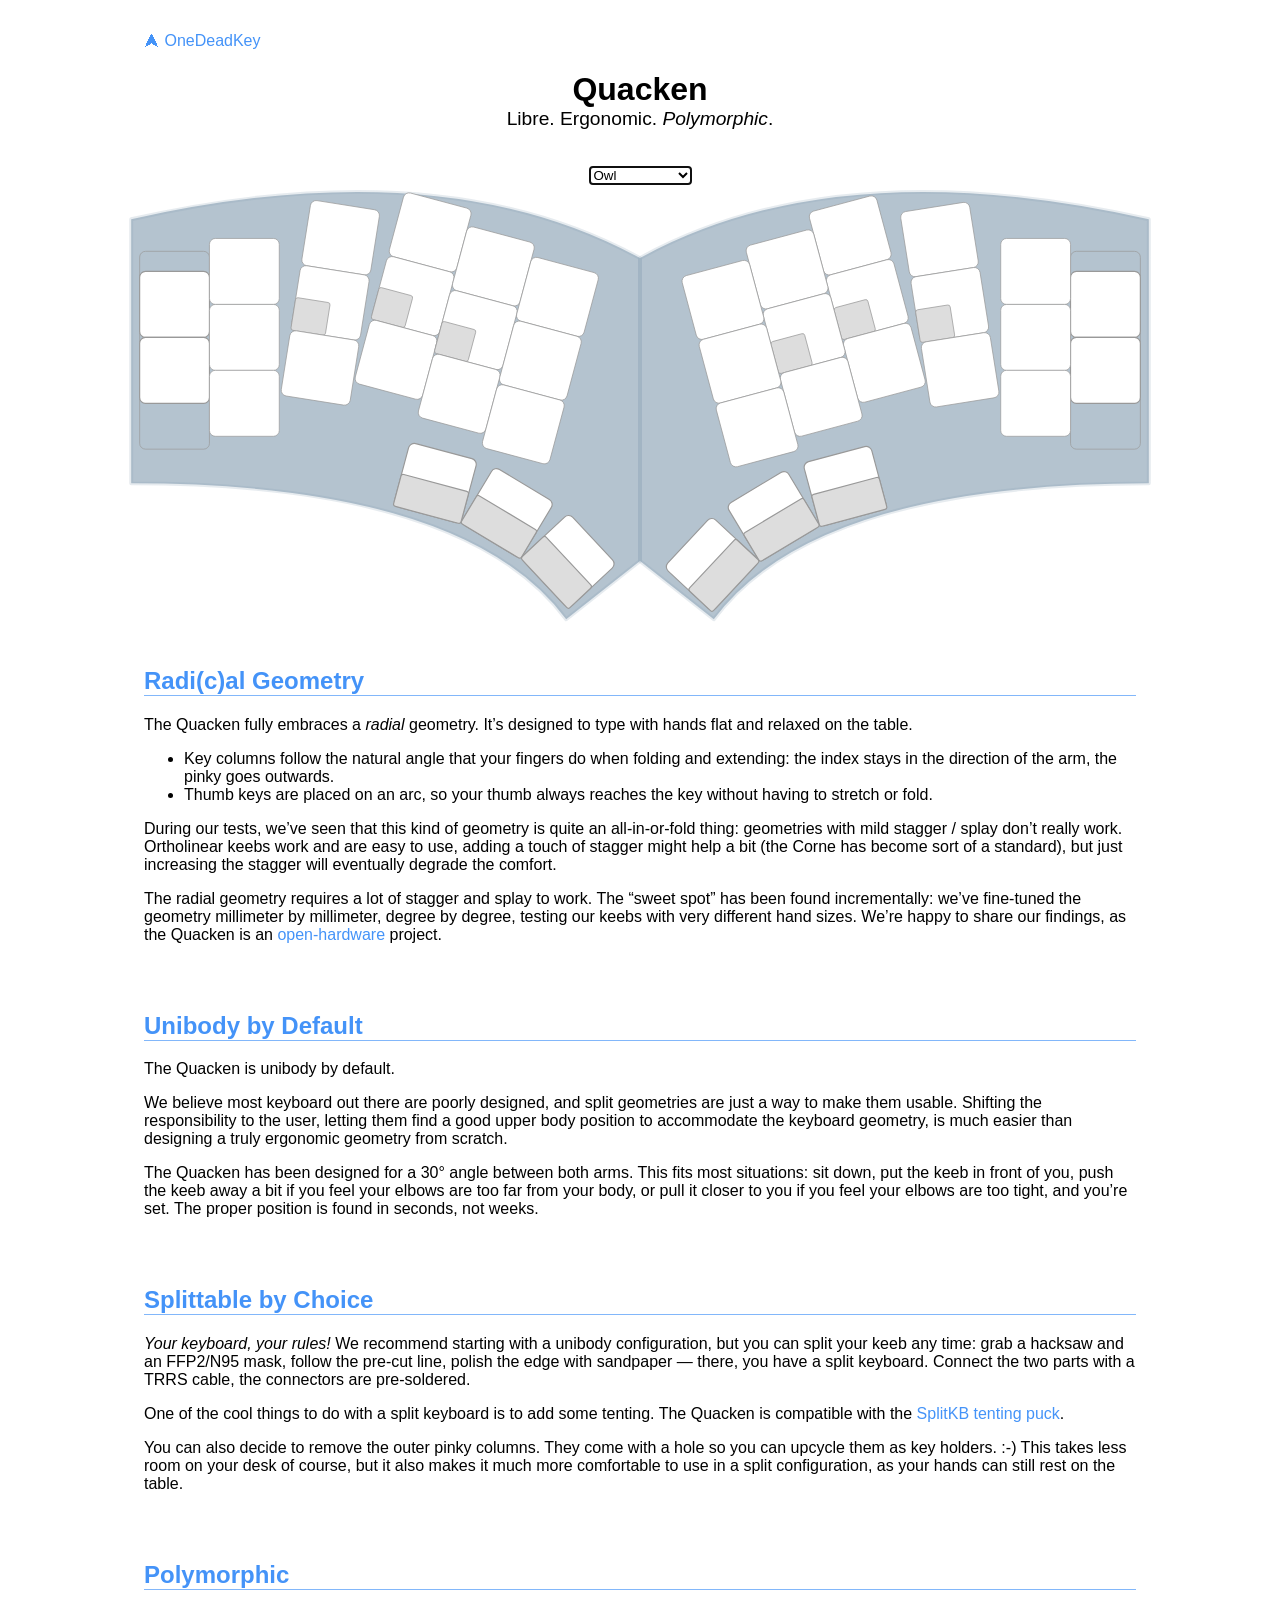
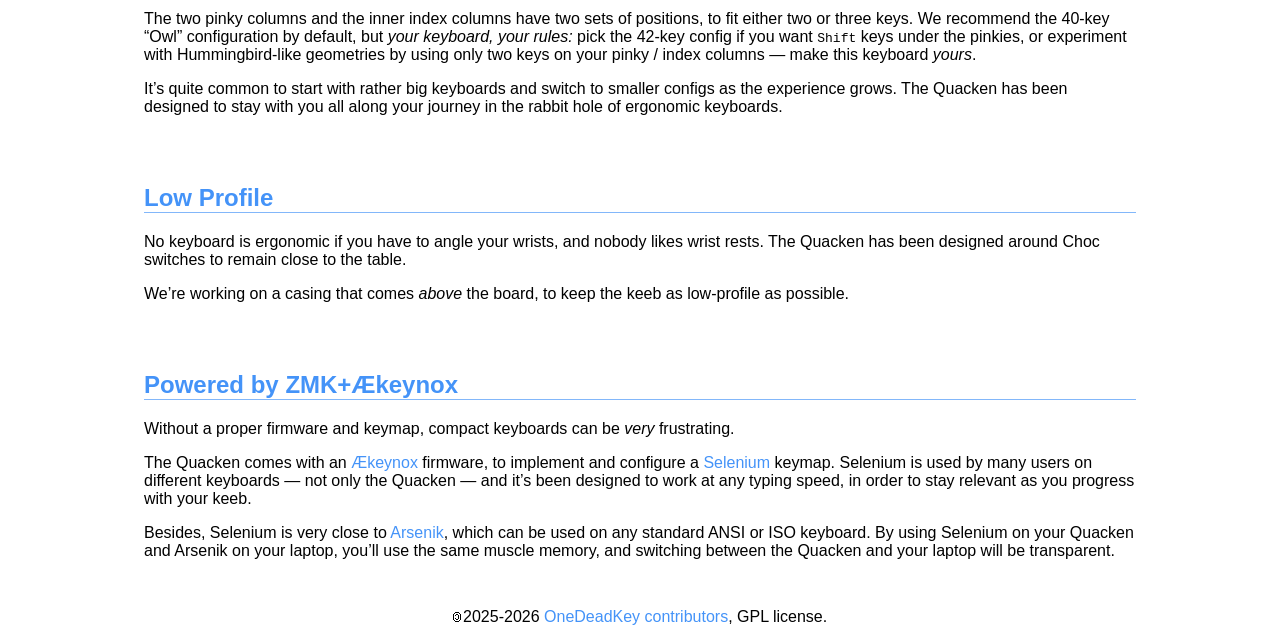
==== commit 01814cfc: "fix: content" ====
--- a/index.html
+++ b/index.html
@@ -41,11 +41,9 @@
     </form>
 
     <svg xmlns="http://www.w3.org/2000/svg" viewBox="38 -12 880 380">
-      <g id="outline">
-        <g id="board">
-          <path id="flex-half" d="m0 42 q-51 28-131 10 v-68 q86 0 112 -35 l19 15z"/>
-          <use href="#flex-half" transform="scale(-1 1)"/>
-        </g>
+      <g id="board">
+        <path id="flex-half" d="m0 42 q-51 28-131 10 v-68 q86 0 112 -35 l19 15z"/>
+        <use href="#flex-half" transform="scale(-1 1)"/>
       </g>
 
       <g id="left">
@@ -202,8 +200,8 @@
       <p> The Quacken fully embraces a <em>radial</em> geometry. It’s designed to type with hands
         flat and relaxed on the table. </p>
       <ul>
-        <li> Finger key columns follow the natural angle that your fingers do when you fold or
-          extend them: the index stays in the direction of the arm, the pinky goes outwards. </li>
+        <li> Key columns follow the natural angle that your fingers do when folding and extending:
+          the index stays in the direction of the arm, the pinky goes outwards. </li>
         <li> Thumb keys are placed on an arc, so your thumb always reaches the key without having to
           stretch or fold. </li>
       </ul>
@@ -211,8 +209,8 @@
         geometries with mild stagger / splay don’t really work. Ortholinear keebs work and are easy
         to use, adding a touch of stagger might help a bit (the Corne has become sort of a standard),
         but just increasing the stagger will eventually degrade the comfort. </p>
-      <p> The radial geometry requires a lot of stagger and splay to work, but the “sweet spot” has
-        not been trivial to find. We’ve fine-tuned the geometry millimeter by millimeter, degree by
+      <p> The radial geometry requires a lot of stagger and splay to work. The “sweet spot” has been
+        found incrementally: we’ve fine-tuned the geometry millimeter by millimeter, degree by
         degree, testing our keebs with very different hand sizes. We’re happy to share our findings,
         as the Quacken is an <a href="https://github.com/Nuclear-Squid/quacken">open-hardware</a>
         project. </p>
@@ -220,7 +218,7 @@
 
     <section>
       <h2 id="unibody-by-default">Unibody by Default</h2>
-      <p> The Quacken is a unibody by default. </p>
+      <p> The Quacken is unibody by default. </p>
       <p> We believe most keyboard out there are poorly designed, and split geometries are just a
         way to make them usable. Shifting the responsibility to the user, letting them find a good
         upper body position to accommodate the keyboard geometry, is much easier than designing a
@@ -249,10 +247,10 @@
     <section>
       <h2 id="polymorphic">Polymorphic</h2>
       <p> The two pinky columns and the inner index columns have two sets of positions, to fit
-        either two or three keys. We recommend the 40-key “Owl” configuration, but <em>your
-        keyboard, your rules:</em> you can set it in a 42-key config if you’re new to
-        compact keebs, or experiment with Hummingbird-like geometries by using only two keys on your
-        pinky or in the inner index column. </p>
+        either two or three keys. We recommend the 40-key “Owl” configuration by default, but
+        <em>your keyboard, your rules:</em> pick the 42-key config if you want <kbd>Shift</kbd> keys
+        under the pinkies, or experiment with Hummingbird-like geometries by using only two keys on
+        your pinky / index columns — make this keyboard <em>yours</em>. </p>
       <p> It’s quite common to start with rather big keyboards and switch to smaller configs as the
         experience grows. The Quacken has been designed to stay with you all along your journey in the
         rabbit hole of ergonomic keyboards. </p>
--- a/style.css
+++ b/style.css
@@ -90,9 +90,9 @@
 **/
 
 /* keyboard geometry (XXX magic numbers) */
-#left    { transform: translate(-12px, 45px); }
-#right   { transform: translate(908px, 45px); }
-#outline { transform: translate(478px, 191px) scale(3.338, -3.338); }
+#left  { transform: translate(-12px, 45px); }
+#right { transform: translate(908px, 45px); }
+#board { transform: translate(478px, 191px) scale(3.338, -3.338); }
 
 #left  .matrix { transform-origin:  0px   56px; }
 #left  .thumb  { transform-origin: -14px -62px; }
@@ -115,18 +115,11 @@
 }
 #board use,
 #board path {
-  fill:   #7889a2;
-  stroke: #7889a280;
-  fill:   #78a289;
-  stroke: #78a28980;
   fill:   rgba(130, 156, 175, 0.60);
   stroke: rgba(130, 156, 175, 0.20);
   stroke-width: 1.0px;
   stroke-linecap: round;
   stroke-linejoin: round;
-}
-@media (prefers-color-scheme: dark) {
-  /* TODO */
 }
 
 .col1 rect,
